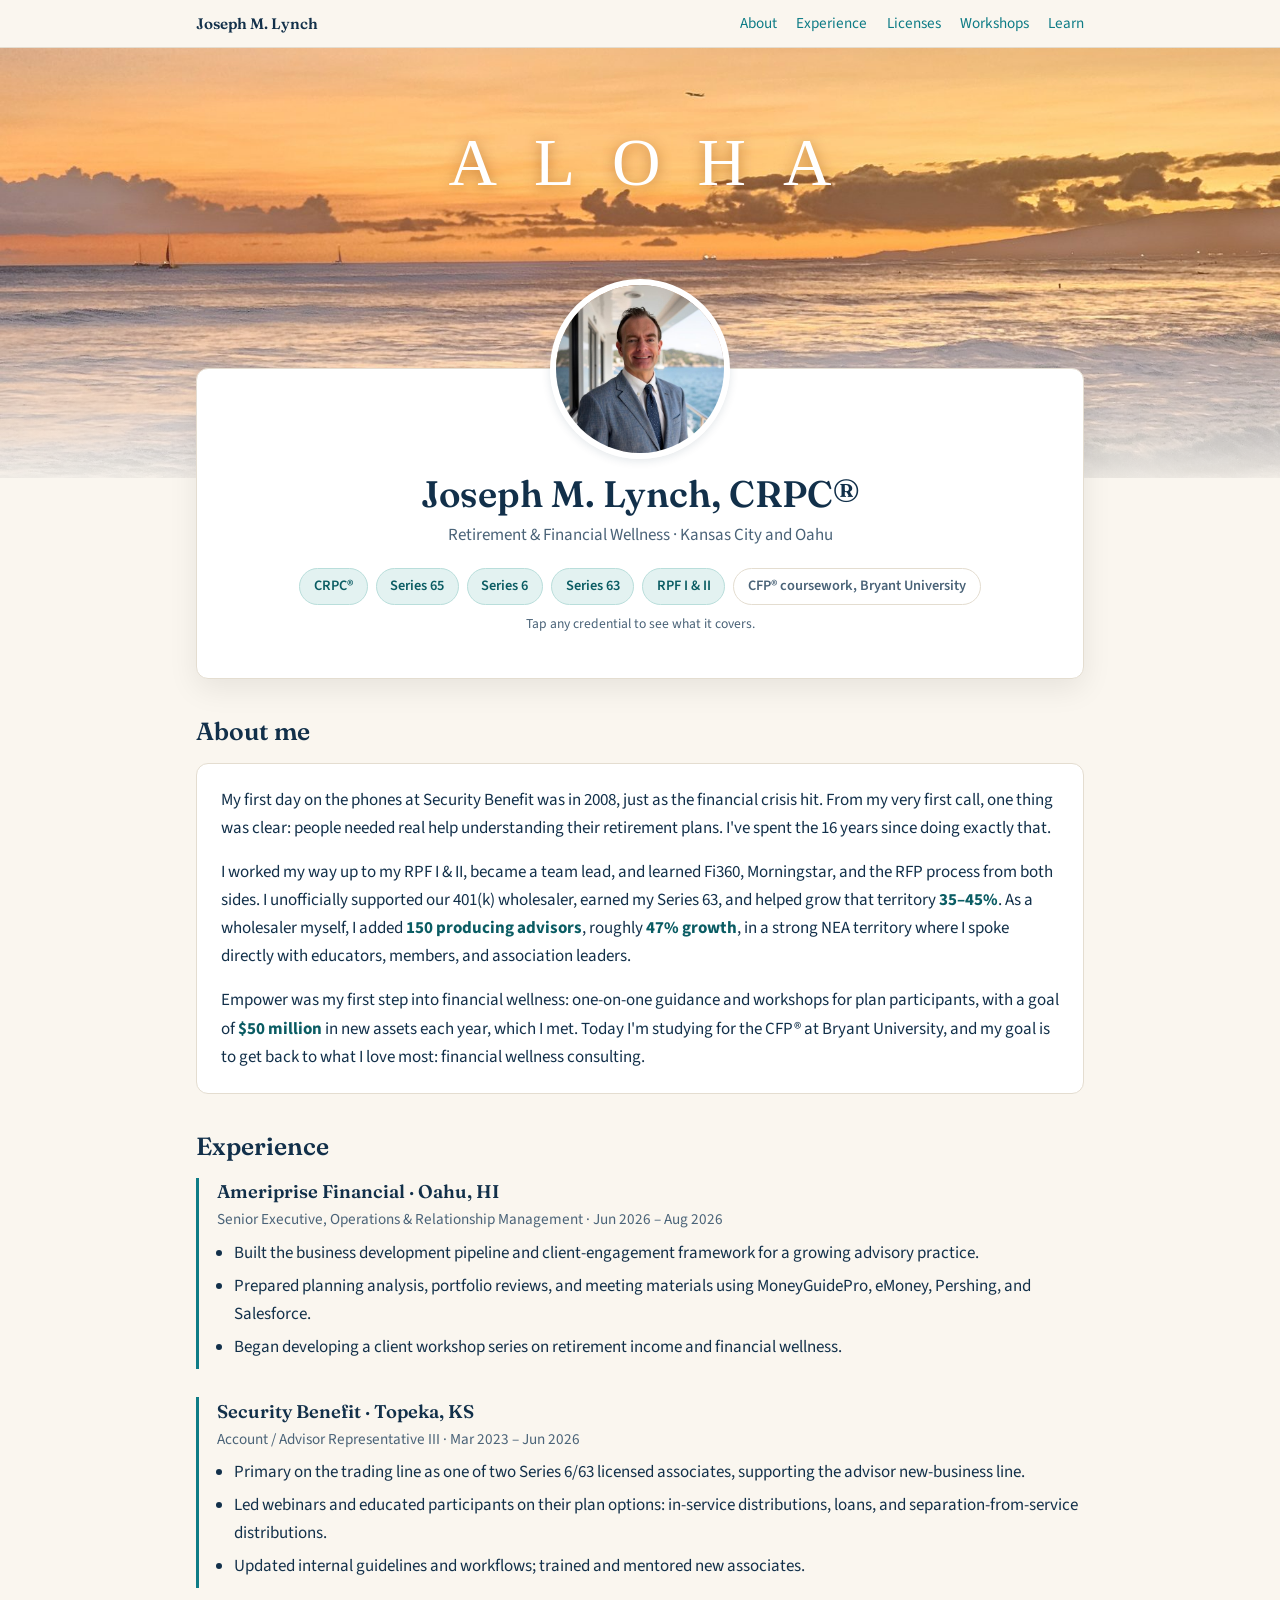
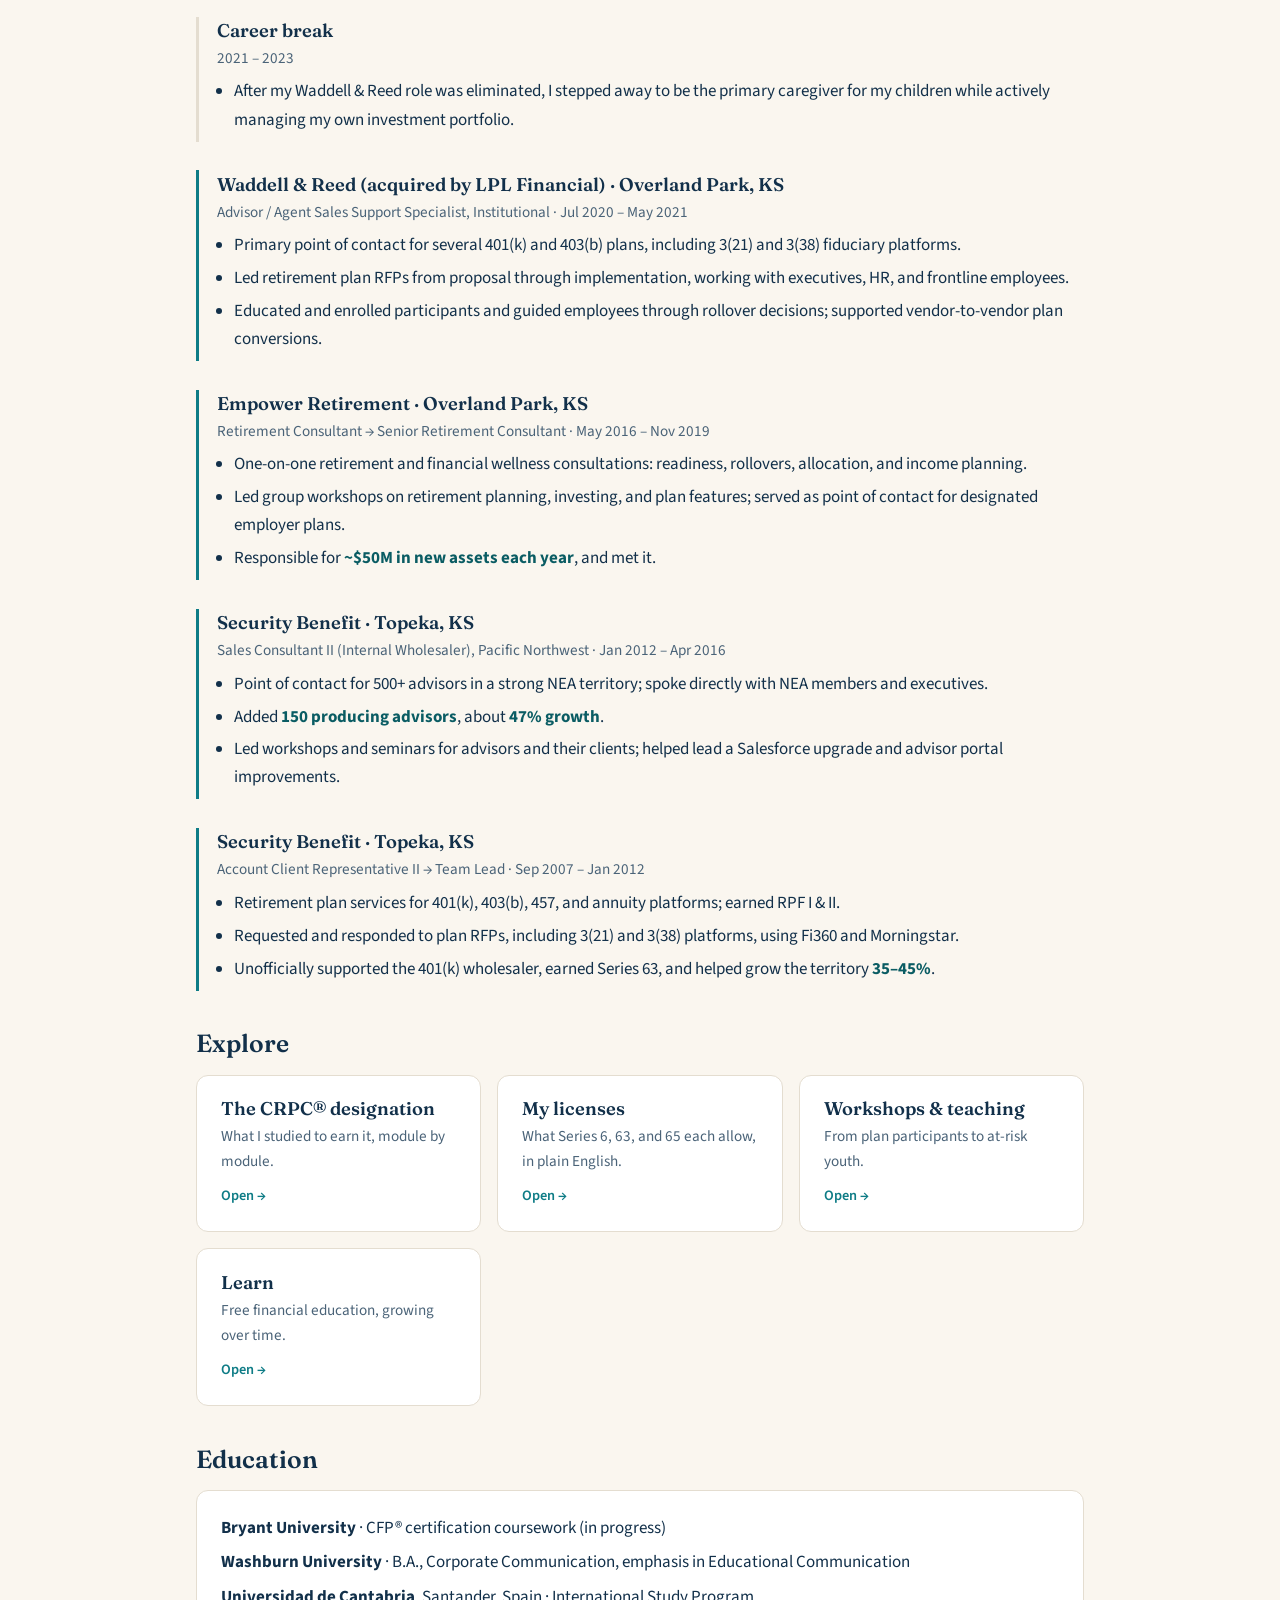
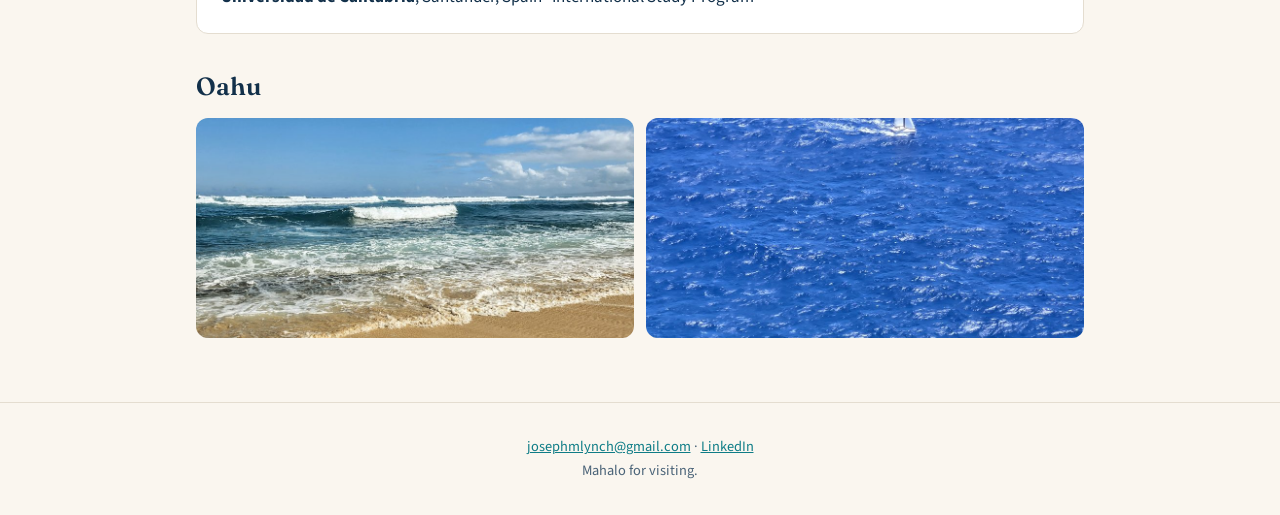
==== index.html @ b4b6a897 "Launch the jmlynch.com site Resume, CRPC/RPF, licenses, workshops, media, learn, PDF resume" ====
<!doctype html>
<html lang="en">
<head>
<meta charset="utf-8">
<meta name="viewport" content="width=device-width, initial-scale=1">
<title>Joseph M. Lynch, CRPC® | Retirement & Financial Wellness</title>
<meta name="description" content="Open resume of Joseph M. Lynch, CRPC®: 16+ years in retirement plans and financial wellness education.">
<link rel="preconnect" href="https://fonts.googleapis.com">
<link href="https://fonts.googleapis.com/css2?family=Fraunces:wght@600&family=Source+Sans+3:wght@400;600;700&display=swap" rel="stylesheet">
<link rel="stylesheet" href="style.css">
</head>
<body>
<nav class="nav"><div class="nav-inner">
  <a class="brand" href="index.html">Joseph M. Lynch</a>
  <a href="#about">About</a>
  <a href="#experience">Experience</a>
  <a href="licenses.html">Licenses</a>
  <a href="workshops.html">Workshops</a>
  <a href="learn.html">Learn</a>
</div></nav>

<div class="banner" role="img" aria-label="Sunset over the ocean on Oahu">
  <p class="banner-aloha" aria-label="Aloha"><span>A</span><span>L</span><span>O</span><span>H</span><span>A</span></p>
</div>

<main class="wrap">
  <header class="hero profile">
    <img class="headshot" src="headshot.jpg" alt="Joseph Lynch">
    <h1>Joseph M. Lynch, CRPC®</h1>
    <p class="tagline">Retirement &amp; Financial Wellness · Kansas City and Oahu</p>
    <ul class="badges">
      <li><a class="badge" href="crpc.html">CRPC®</a></li>
      <li><a class="badge" href="licenses.html#s65">Series 65</a></li>
      <li><a class="badge" href="licenses.html#s6">Series 6</a></li>
      <li><a class="badge" href="licenses.html#s63">Series 63</a></li>
      <li><a class="badge" href="crpc.html#rpf">RPF I &amp; II</a></li>
      <li><span class="badge plain">CFP® coursework, Bryant University</span></li>
    </ul>
    <p class="hint">Tap any credential to see what it covers.</p>
  </header>

  <section id="about">
    <h2>About me</h2>
    <div class="card about">
      <p>My first day on the phones at Security Benefit was in 2008, just as the financial crisis hit. From my very first call, one thing was clear: people needed real help understanding their retirement plans. I've spent the 16 years since doing exactly that.</p>
      <p>I worked my way up to my RPF I &amp; II, became a team lead, and learned Fi360, Morningstar, and the RFP process from both sides. I unofficially supported our 401(k) wholesaler, earned my Series 63, and helped grow that territory <span class="stat">35–45%</span>. As a wholesaler myself, I added <span class="stat">150 producing advisors</span>, roughly <span class="stat">47% growth</span>, in a strong NEA territory where I spoke directly with educators, members, and association leaders.</p>
      <p>Empower was my first step into financial wellness: one-on-one guidance and workshops for plan participants, with a goal of <span class="stat">$50 million</span> in new assets each year, which I met. Today I'm studying for the CFP® at Bryant University, and my goal is to get back to what I love most: financial wellness consulting.</p>
    </div>
  </section>

  <section id="experience">
    <h2>Experience</h2>

    <div class="job">
      <h3>Ameriprise Financial · Oahu, HI</h3>
      <div class="meta">Senior Executive, Operations &amp; Relationship Management · Jun 2026 – Aug 2026</div>
      <ul>
        <li>Built the business development pipeline and client-engagement framework for a growing advisory practice.</li>
        <li>Prepared planning analysis, portfolio reviews, and meeting materials using MoneyGuidePro, eMoney, Pershing, and Salesforce.</li>
        <li>Began developing a client workshop series on retirement income and financial wellness.</li>
      </ul>
    </div>

    <div class="job">
      <h3>Security Benefit · Topeka, KS</h3>
      <div class="meta">Account / Advisor Representative III · Mar 2023 – Jun 2026</div>
      <ul>
        <li>Primary on the trading line as one of two Series 6/63 licensed associates, supporting the advisor new-business line.</li>
        <li>Led webinars and educated participants on their plan options: in-service distributions, loans, and separation-from-service distributions.</li>
        <li>Updated internal guidelines and workflows; trained and mentored new associates.</li>
      </ul>
    </div>

    <div class="job break">
      <h3>Career break</h3>
      <div class="meta">2021 – 2023</div>
      <ul>
        <li>After my Waddell &amp; Reed role was eliminated, I stepped away to be the primary caregiver for my children while actively managing my own investment portfolio.</li>
      </ul>
    </div>

    <div class="job">
      <h3>Waddell &amp; Reed (acquired by LPL Financial) · Overland Park, KS</h3>
      <div class="meta">Advisor / Agent Sales Support Specialist, Institutional · Jul 2020 – May 2021</div>
      <ul>
        <li>Primary point of contact for several 401(k) and 403(b) plans, including 3(21) and 3(38) fiduciary platforms.</li>
        <li>Led retirement plan RFPs from proposal through implementation, working with executives, HR, and frontline employees.</li>
        <li>Educated and enrolled participants and guided employees through rollover decisions; supported vendor-to-vendor plan conversions.</li>
      </ul>
    </div>

    <div class="job">
      <h3>Empower Retirement · Overland Park, KS</h3>
      <div class="meta">Retirement Consultant → Senior Retirement Consultant · May 2016 – Nov 2019</div>
      <ul>
        <li>One-on-one retirement and financial wellness consultations: readiness, rollovers, allocation, and income planning.</li>
        <li>Led group workshops on retirement planning, investing, and plan features; served as point of contact for designated employer plans.</li>
        <li>Responsible for <span class="stat">~$50M in new assets each year</span>, and met it.</li>
      </ul>
    </div>

    <div class="job">
      <h3>Security Benefit · Topeka, KS</h3>
      <div class="meta">Sales Consultant II (Internal Wholesaler), Pacific Northwest · Jan 2012 – Apr 2016</div>
      <ul>
        <li>Point of contact for 500+ advisors in a strong NEA territory; spoke directly with NEA members and executives.</li>
        <li>Added <span class="stat">150 producing advisors</span>, about <span class="stat">47% growth</span>.</li>
        <li>Led workshops and seminars for advisors and their clients; helped lead a Salesforce upgrade and advisor portal improvements.</li>
      </ul>
    </div>

    <div class="job">
      <h3>Security Benefit · Topeka, KS</h3>
      <div class="meta">Account Client Representative II → Team Lead · Sep 2007 – Jan 2012</div>
      <ul>
        <li>Retirement plan services for 401(k), 403(b), 457, and annuity platforms; earned RPF I &amp; II.</li>
        <li>Requested and responded to plan RFPs, including 3(21) and 3(38) platforms, using Fi360 and Morningstar.</li>
        <li>Unofficially supported the 401(k) wholesaler, earned Series 63, and helped grow the territory <span class="stat">35–45%</span>.</li>
      </ul>
    </div>
  </section>

  <section>
    <h2>Explore</h2>
    <div class="grid">
      <a class="card tile" href="crpc.html"><h3>The CRPC® designation</h3><p>What I studied to earn it, module by module.</p><span class="go">Open →</span></a>
      <a class="card tile" href="licenses.html"><h3>My licenses</h3><p>What Series 6, 63, and 65 each allow, in plain English.</p><span class="go">Open →</span></a>
      <a class="card tile" href="workshops.html"><h3>Workshops &amp; teaching</h3><p>From plan participants to at-risk youth.</p><span class="go">Open →</span></a>
      <a class="card tile" href="learn.html"><h3>Learn</h3><p>Free financial education, growing over time.</p><span class="go">Open →</span></a>
    </div>
  </section>

  <section>
    <h2>Education</h2>
    <div class="card">
      <p style="margin:0 0 .4rem"><b>Bryant University</b> · CFP® certification coursework (in progress)</p>
      <p style="margin:0 0 .4rem"><b>Washburn University</b> · B.A., Corporate Communication, emphasis in Educational Communication</p>
      <p style="margin:0"><b>Universidad de Cantabria</b>, Santander, Spain · International Study Program</p>
    </div>
  </section>

  <section>
    <h2>Oahu</h2>
    <div class="photos">
      <img src="beach.jpg" alt="Waves rolling onto a sandy beach on Oahu">
      <img src="sailboat.jpg" alt="A sailboat on deep blue water off Oahu">
    </div>
  </section>
</main>

<footer>
  <a href="mailto:josephmlynch@gmail.com">josephmlynch@gmail.com</a> ·
  <a href="https://www.linkedin.com/in/jmlynchcrpc-financial">LinkedIn</a><br>
  Mahalo for visiting.
</footer>
</body>
</html>
---- style.css ----
:root {
  --ink: #12304a;
  --ink-soft: #4a6378;
  --sea: #0e7c86;
  --sea-dark: #0a5c63;
  --sand: #faf6ef;
  --card: #ffffff;
  --line: #e4ddd0;
  --sun: #e8a33d;
  --radius: 12px;
}
* { box-sizing: border-box; }
html { scroll-behavior: smooth; }
body {
  margin: 0;
  background: var(--sand);
  color: var(--ink);
  font-family: "Source Sans 3", "Segoe UI", Helvetica, Arial, sans-serif;
  font-size: 17px;
  line-height: 1.65;
}
h1, h2, h3 { font-family: "Fraunces", Georgia, serif; font-weight: 600; line-height: 1.2; }
h1 { font-size: 2.3rem; margin: .2rem 0 .3rem; }
h2 { font-size: 1.55rem; margin: 2.4rem 0 1rem; }
h3 { font-size: 1.15rem; margin: 0 0 .25rem; }
a { color: var(--sea); }
a:hover { color: var(--sea-dark); }

.nav {
  position: sticky; top: 0; z-index: 10;
  background: rgba(250, 246, 239, .95);
  border-bottom: 1px solid var(--line);
}
.nav-inner {
  max-width: 920px; margin: 0 auto; padding: .7rem 16px;
  display: flex; flex-wrap: wrap; gap: .4rem 1.2rem; align-items: center;
}
.nav .brand { font-family: "Fraunces", Georgia, serif; font-weight: 600; color: var(--ink); text-decoration: none; margin-right: auto; }
.nav a { text-decoration: none; font-size: .95rem; }

.wrap { max-width: 920px; margin: 0 auto; padding: 0 16px 4rem; }

.hero { text-align: center; padding: 2.6rem 0 1rem; }
.aloha { letter-spacing: .35em; color: var(--sea); font-weight: 700; font-size: .95rem; }
.headshot {
  width: 150px; height: 150px; border-radius: 50%; object-fit: cover;
  border: 4px solid #fff; box-shadow: 0 2px 10px rgba(18, 48, 74, .12); margin-top: 1rem;
}
.tagline { color: var(--ink-soft); margin: 0; }

.badges { display: flex; flex-wrap: wrap; justify-content: center; gap: .5rem; margin: 1.2rem 0 0; padding: 0; list-style: none; }
.badge {
  display: inline-block; padding: .35rem .85rem; border-radius: 999px;
  background: #e3f2f1; color: var(--sea-dark); border: 1px solid #b9dedb;
  font-weight: 600; font-size: .9rem; text-decoration: none;
}
a.badge:hover { background: var(--sea); color: #fff; border-color: var(--sea); }
.badge.plain { background: #fff; color: var(--ink-soft); border-color: var(--line); }
.hint { text-align: center; font-size: .85rem; color: var(--ink-soft); margin-top: .5rem; }

.card { background: var(--card); border: 1px solid var(--line); border-radius: var(--radius); padding: 1.4rem 1.5rem; }
.about p { margin: 0 0 1rem; }
.about p:last-child { margin-bottom: 0; }

.job { border-left: 3px solid var(--sea); padding: .2rem 0 .2rem 1.1rem; margin: 0 0 1.8rem; }
.job .meta { color: var(--ink-soft); font-size: .95rem; margin-bottom: .4rem; }
.job ul { margin: .3rem 0 0; padding-left: 1.1rem; }
.job li { margin-bottom: .3rem; }
.job.break { border-left-color: var(--line); }
.stat { color: var(--sea-dark); font-weight: 700; }

.grid { display: grid; grid-template-columns: repeat(auto-fit, minmax(240px, 1fr)); gap: 1rem; }
.tile { display: block; text-decoration: none; color: var(--ink); }
.tile:hover { border-color: var(--sea); }
.tile p { margin: .2rem 0 0; color: var(--ink-soft); font-size: .95rem; }
.tile .go { color: var(--sea); font-weight: 600; font-size: .9rem; margin-top: .6rem; display: inline-block; }

.table-wrap { overflow-x: auto; border: 1px solid var(--line); border-radius: var(--radius); background: #fff; }
table { border-collapse: collapse; width: 100%; min-width: 720px; font-size: .95rem; }
th, td { text-align: left; vertical-align: top; padding: .75rem .9rem; border-bottom: 1px solid var(--line); }
thead th { background: var(--ink); color: #fff; font-family: "Fraunces", Georgia, serif; font-weight: 600; }
tbody th { background: #f4efe5; width: 150px; }
tr:last-child th, tr:last-child td { border-bottom: none; }
td.hl { background: #eef7f6; }

.modules { counter-reset: m; list-style: none; padding: 0; display: grid; gap: .5rem; }
.modules li { counter-increment: m; background: #fff; border: 1px solid var(--line); border-radius: 10px; padding: .6rem .9rem .6rem 3rem; position: relative; }
.modules li::before {
  content: counter(m); position: absolute; left: .8rem; top: .55rem;
  width: 1.6rem; height: 1.6rem; border-radius: 50%; background: var(--sea); color: #fff;
  font-weight: 700; font-size: .85rem; display: flex; align-items: center; justify-content: center;
}
.facts { display: grid; grid-template-columns: repeat(auto-fit, minmax(160px, 1fr)); gap: .8rem; margin: 1rem 0; }
.fact { background: #fff; border: 1px solid var(--line); border-radius: 10px; padding: .8rem 1rem; text-align: center; }
.fact b { display: block; font-family: "Fraunces", Georgia, serif; font-size: 1.5rem; color: var(--sea-dark); }
.fact span { font-size: .88rem; color: var(--ink-soft); }

.photos { display: grid; grid-template-columns: 1fr 1fr; gap: .8rem; }
.photos img { width: 100%; height: 220px; object-fit: cover; border-radius: var(--radius); }

.back { display: inline-block; margin-top: 1.5rem; font-weight: 600; text-decoration: none; }
.source { font-size: .88rem; color: var(--ink-soft); margin-top: 1rem; }
.note { font-size: .88rem; color: var(--ink-soft); }
footer { text-align: center; color: var(--ink-soft); font-size: .9rem; padding: 2rem 16px; border-top: 1px solid var(--line); }

/* Sunset banner (home page) */
.banner { height: 430px; background: url("sunset.jpg") center 40% / cover no-repeat; position: relative; }
.banner::after { content: ""; position: absolute; inset: 0; background: linear-gradient(to bottom, rgba(0,0,0,0) 55%, rgba(250,246,239,.92) 100%); }
.banner-aloha {
  position: absolute; z-index: 1; top: 60px; left: 0; right: 0; margin: 0; text-align: center;
  color: #fff; font-family: Georgia, "Times New Roman", serif; font-size: 4.2rem;
  letter-spacing: .55em; padding-left: .55em; text-shadow: 0 2px 14px rgba(120,50,0,.45);
}
.banner-aloha span { display: inline-block; opacity: 0; transform: translateY(12px); animation: rise .9s ease-out forwards; }
.banner-aloha span:nth-child(2) { animation-delay: .15s; }
.banner-aloha span:nth-child(3) { animation-delay: .3s; }
.banner-aloha span:nth-child(4) { animation-delay: .45s; }
.banner-aloha span:nth-child(5) { animation-delay: .6s; }
@keyframes rise { to { opacity: 1; transform: none; } }
@media (prefers-reduced-motion: reduce) { .banner-aloha span { animation: none; opacity: 1; transform: none; } }
.profile {
  position: relative; z-index: 2; margin-top: -110px; padding: 0 1.5rem 1.8rem;
  background: var(--card); border: 1px solid var(--line); border-radius: var(--radius);
  box-shadow: 0 10px 30px rgba(0,0,0,.08);
}
.profile .headshot { width: 180px; height: 180px; border-width: 6px; margin-top: -90px; }

@media (max-width: 600px) {
  .banner { height: 270px; }
  .banner-aloha { top: 28px; font-size: 2.2rem; letter-spacing: .4em; padding-left: .4em; }
  .profile { margin-top: -70px; }
  .profile .headshot { width: 140px; height: 140px; margin-top: -70px; }
  h1 { font-size: 1.8rem; }
  .photos { grid-template-columns: 1fr; }
  .photos img { height: 180px; }
  .card { padding: 1.1rem; }
}
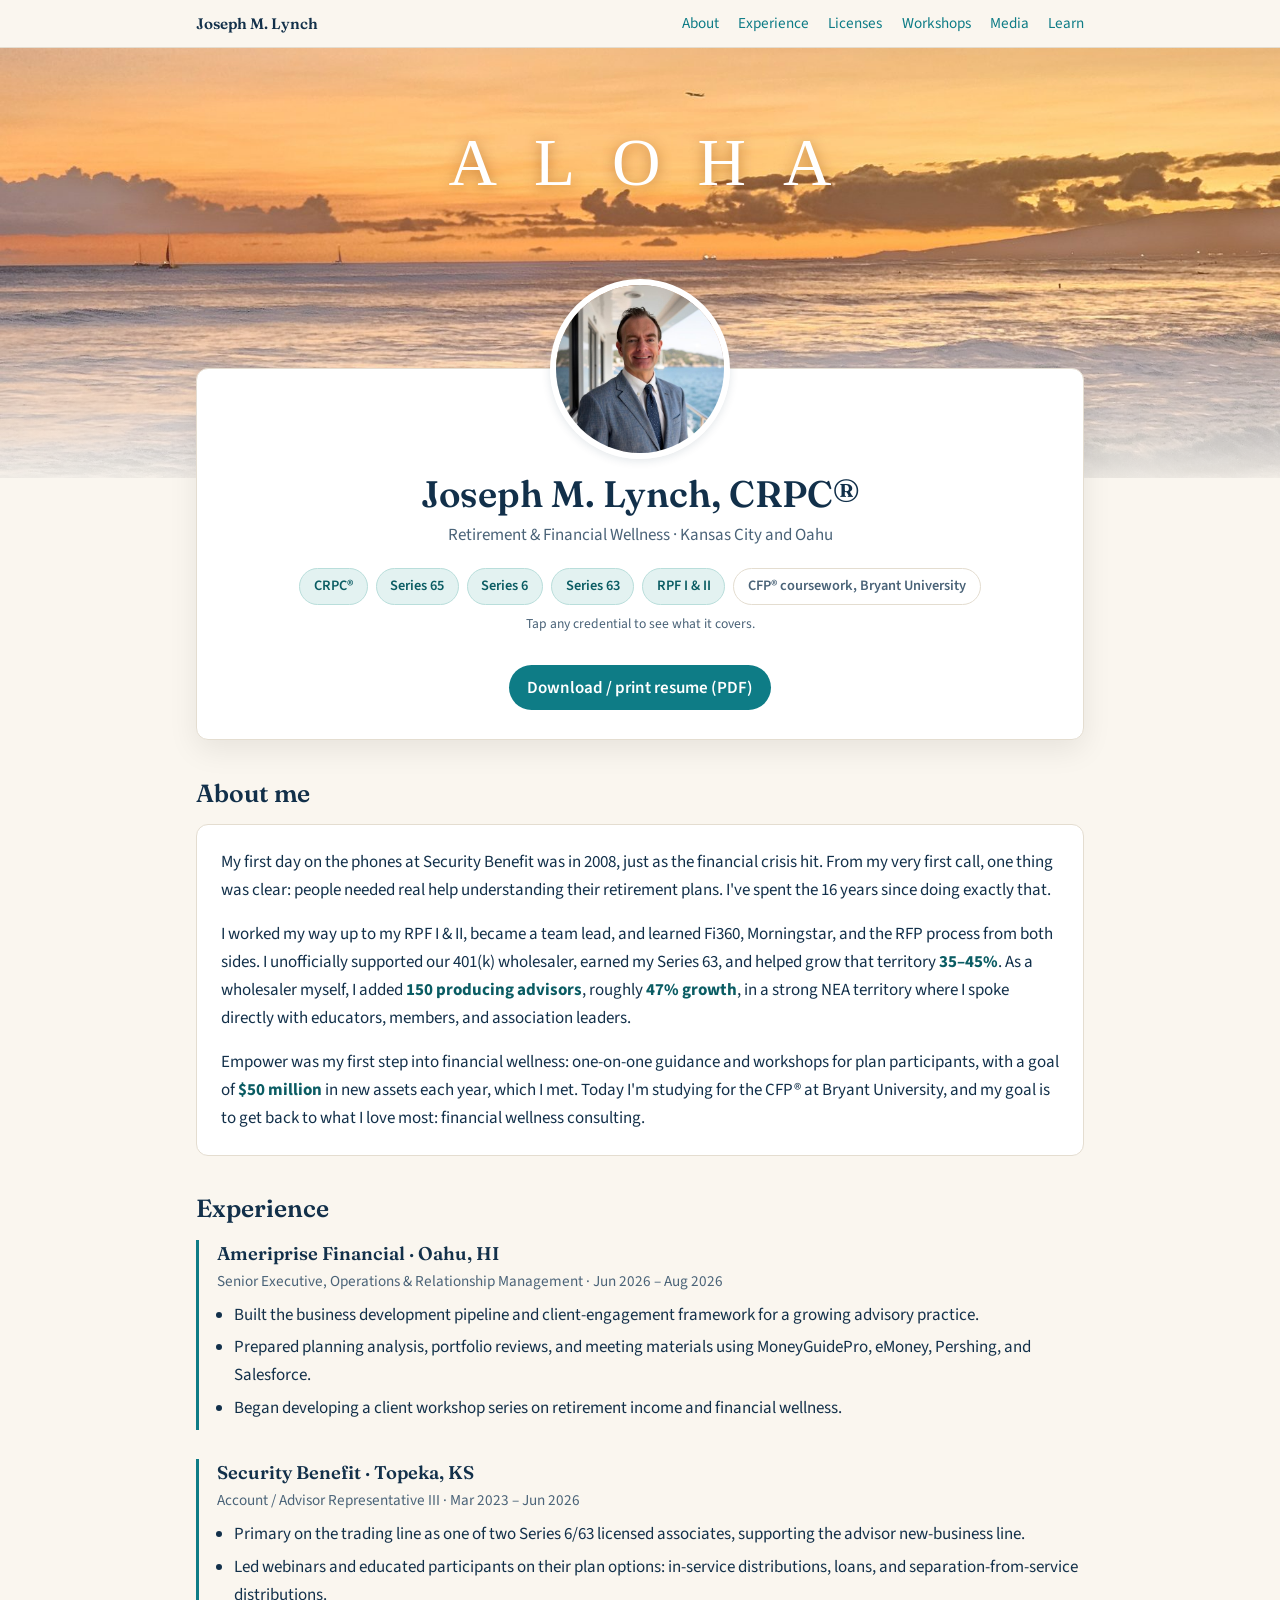
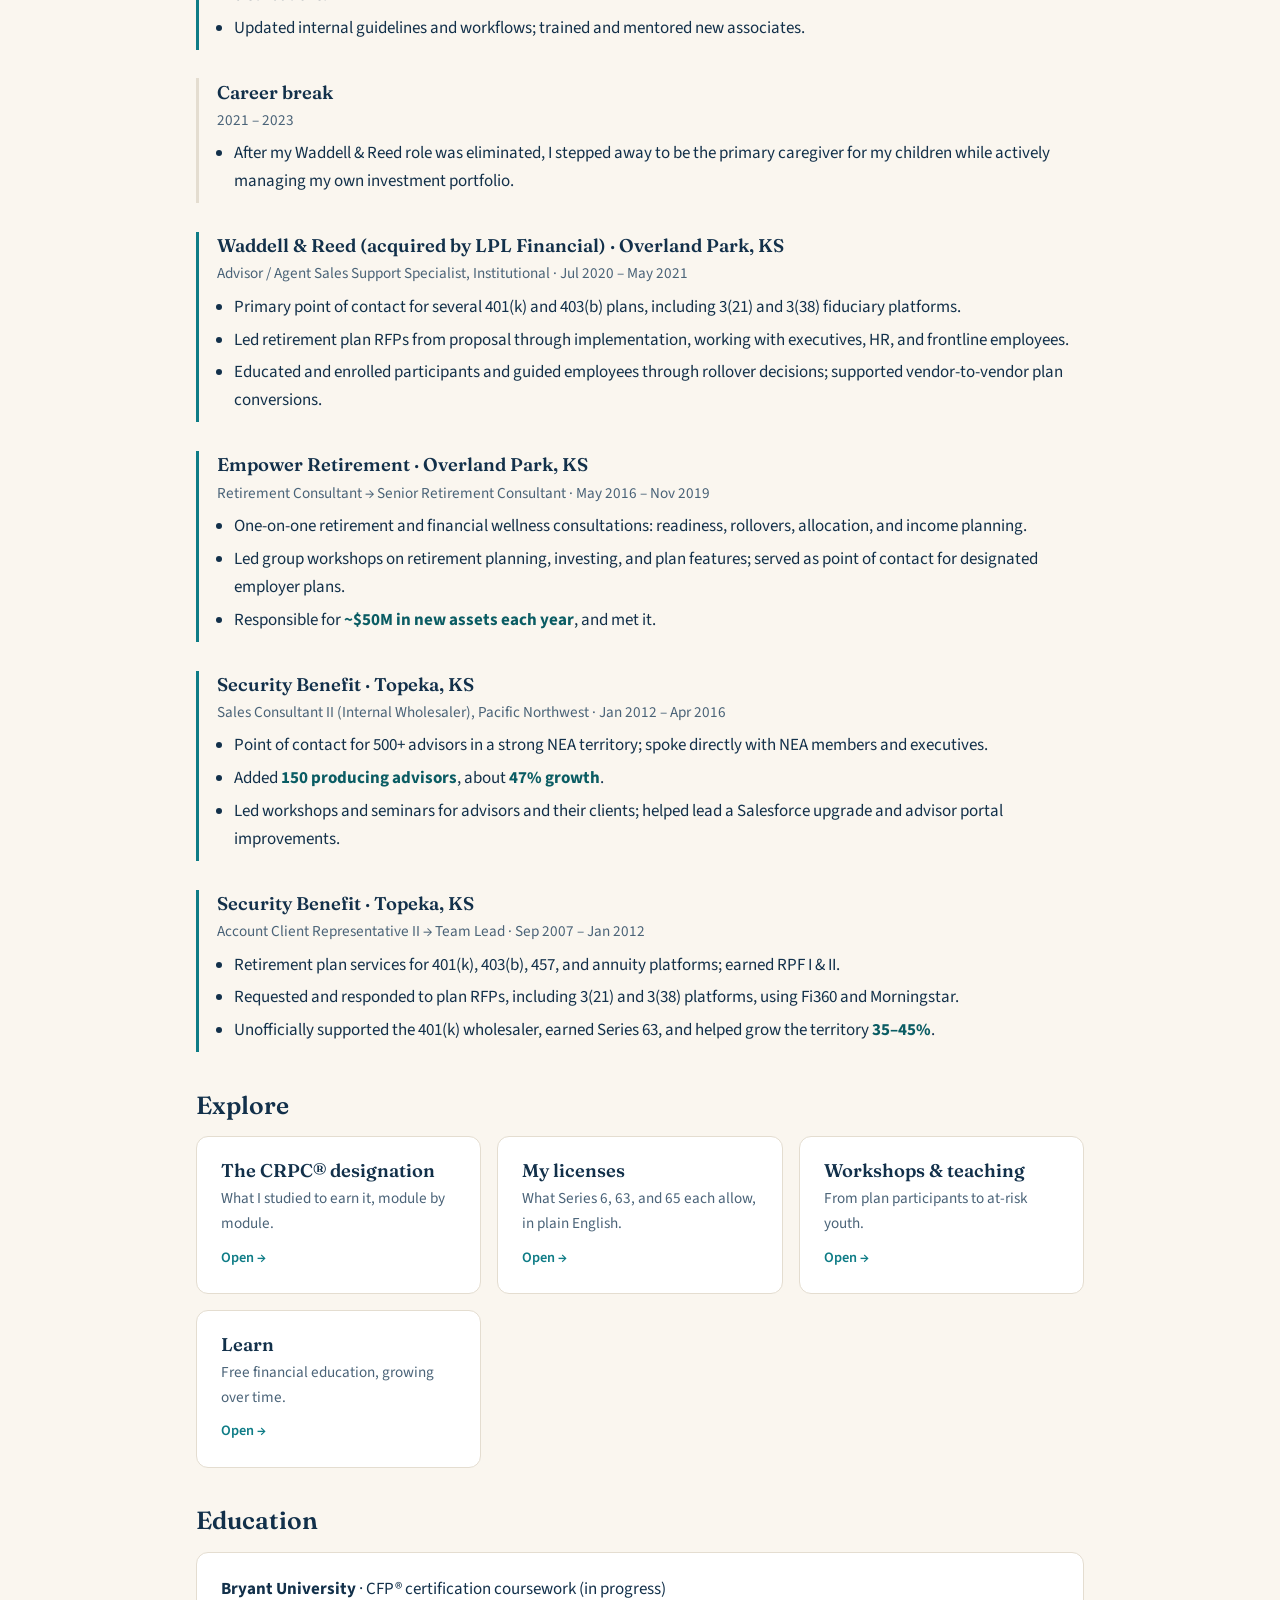
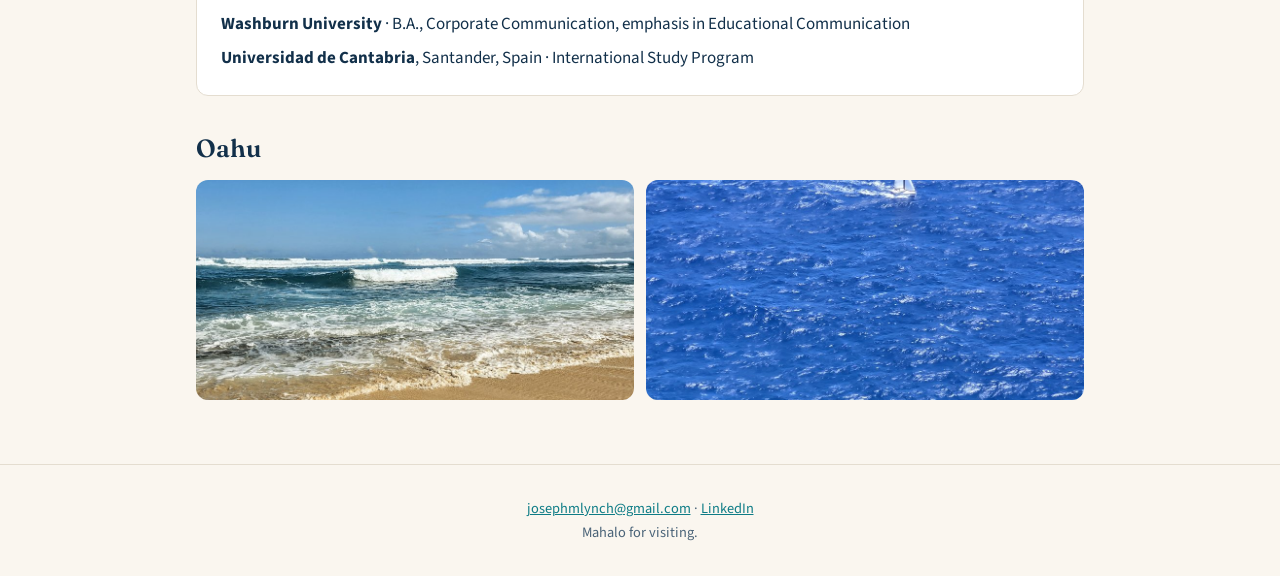
==== commit d886b3cb: "Add media page and PDF resume" ====
--- a/index.html
+++ b/index.html
@@ -16,6 +16,7 @@
   <a href="#experience">Experience</a>
   <a href="licenses.html">Licenses</a>
   <a href="workshops.html">Workshops</a>
+  <a href="media.html">Media</a>
   <a href="learn.html">Learn</a>
 </div></nav>
 
@@ -37,6 +38,7 @@
       <li><span class="badge plain">CFP® coursework, Bryant University</span></li>
     </ul>
     <p class="hint">Tap any credential to see what it covers.</p>
+    <a class="btn" href="Joseph-Lynch-Resume.pdf" target="_blank" rel="noopener">Download / print resume (PDF)</a>
   </header>
 
   <section id="about">
--- a/style.css
+++ b/style.css
@@ -135,3 +135,11 @@
   .photos img { height: 180px; }
   .card { padding: 1.1rem; }
 }
+
+/* Media */
+.video .frame { position: relative; padding-top: 56.25%; margin: -.2rem 0 .8rem; border-radius: 8px; overflow: hidden; background: #000; }
+.video iframe { position: absolute; inset: 0; width: 100%; height: 100%; border: 0; }
+
+/* Resume download button */
+.btn { display: inline-block; margin-top: 1rem; padding: .55rem 1.1rem; border-radius: 999px; background: var(--sea); color: #fff; font-weight: 600; text-decoration: none; }
+.btn:hover { background: var(--sea-dark); color: #fff; }
